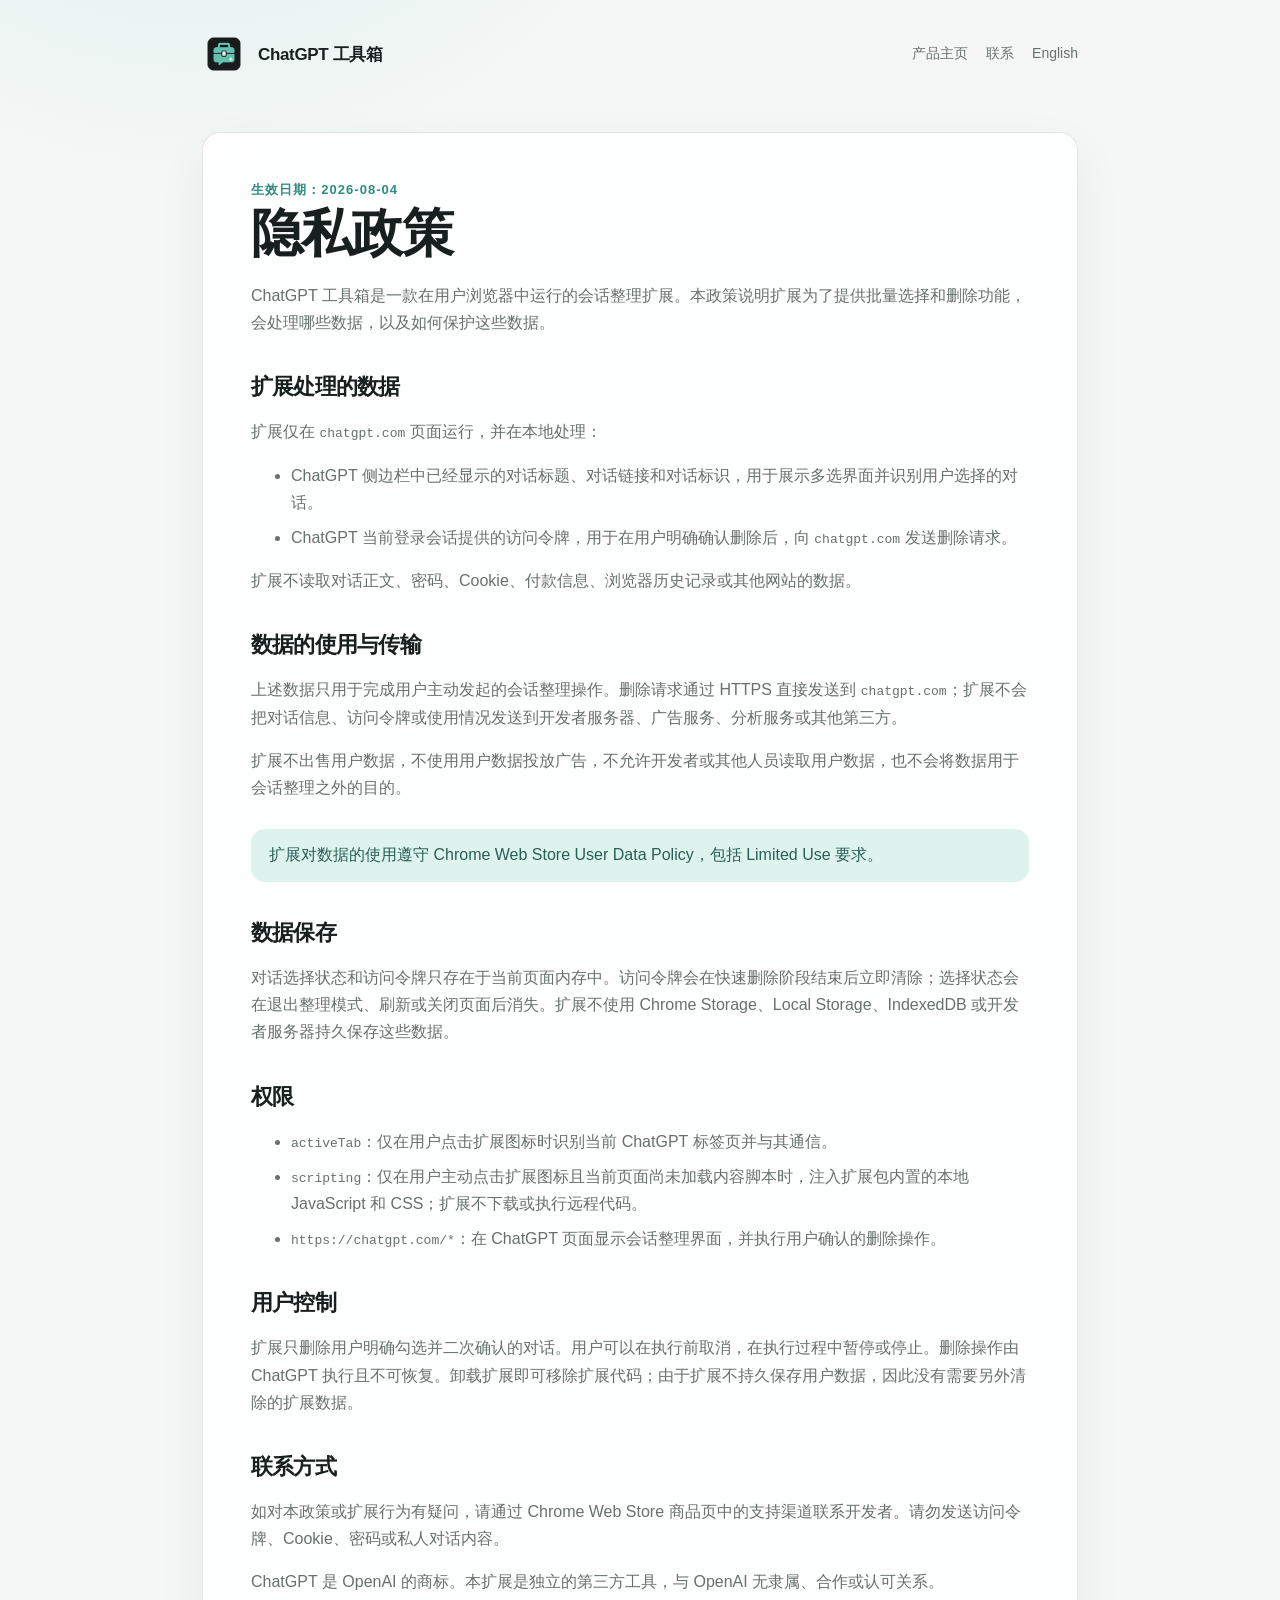
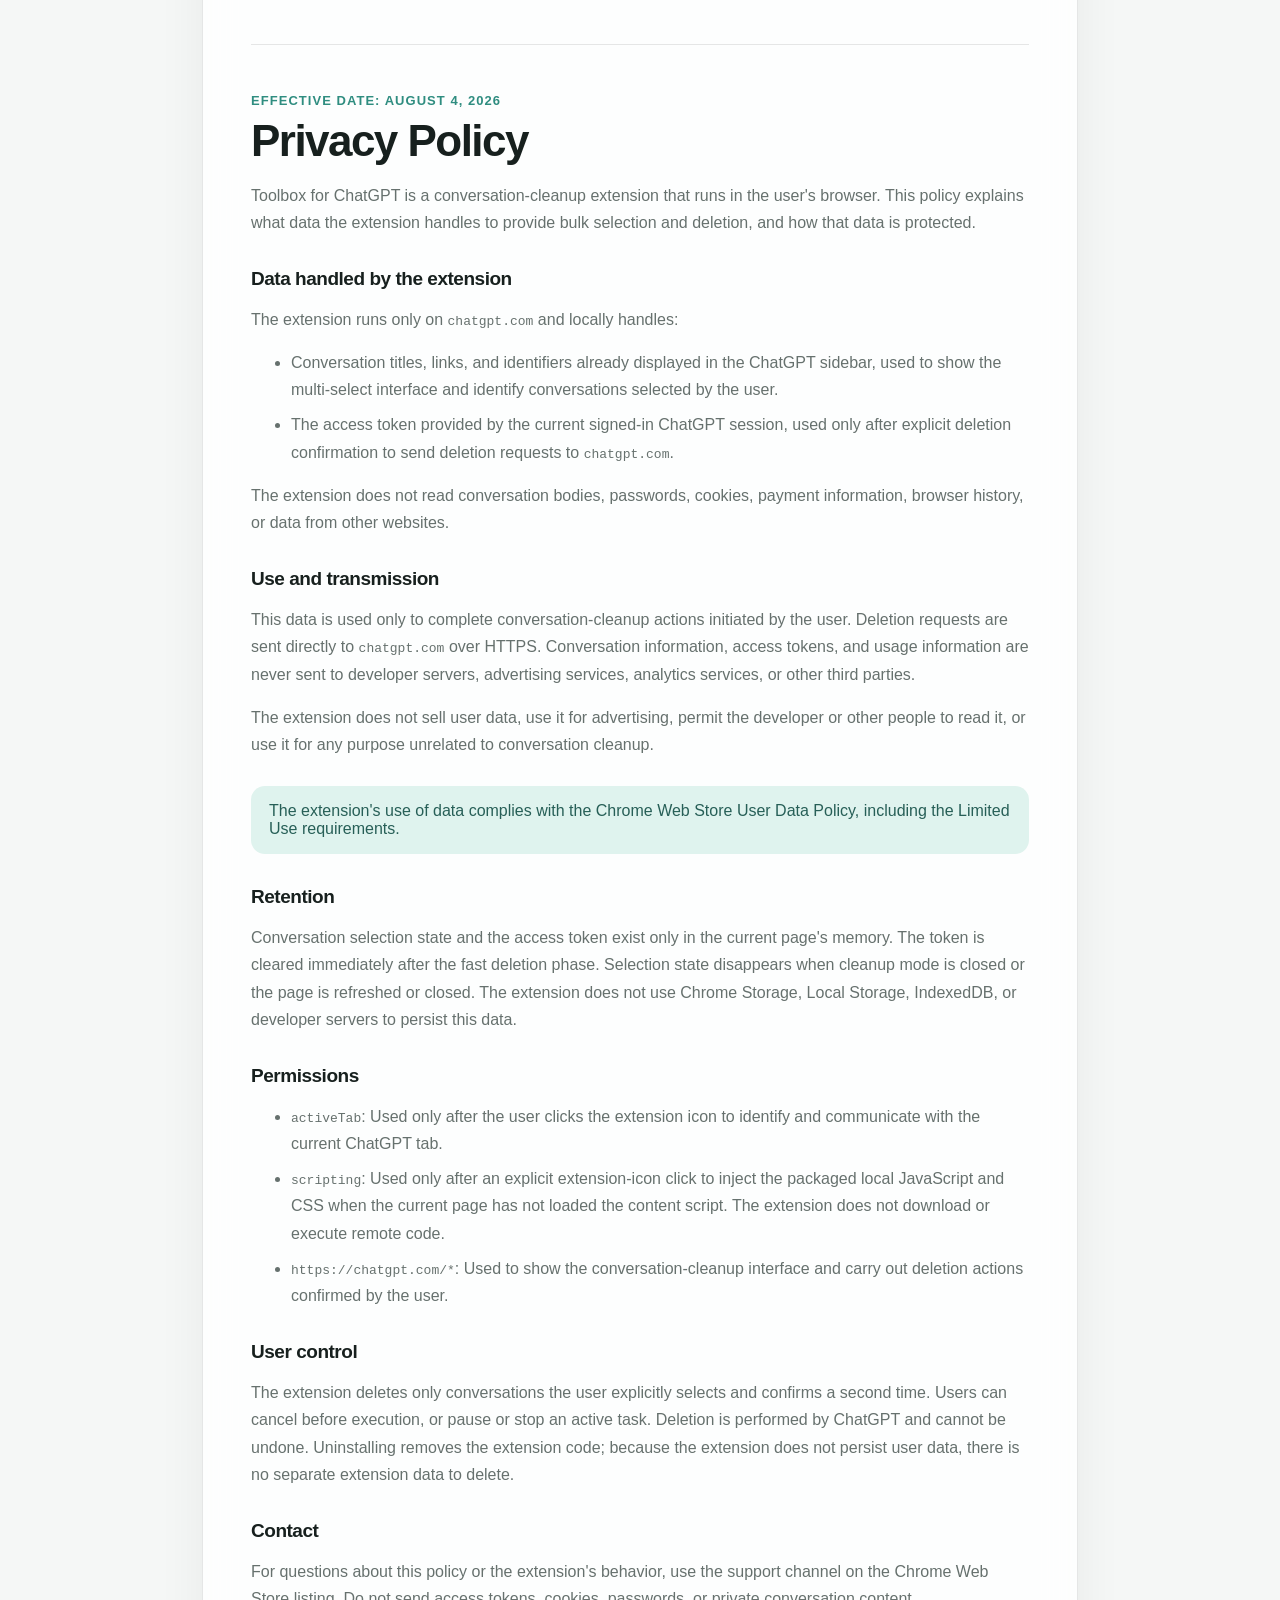
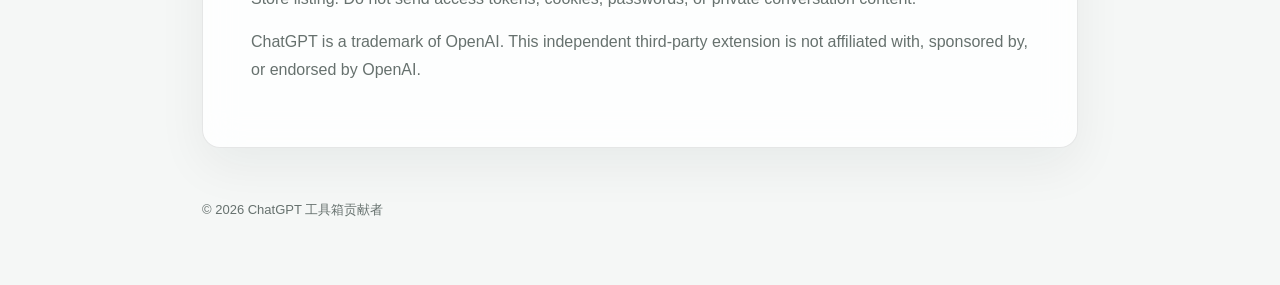
==== privacy.html @ 708b3f69 "Publish ChatGPT Toolbox site" ====
<!doctype html>
<html lang="zh-CN">
  <head>
    <meta charset="utf-8" />
    <meta name="viewport" content="width=device-width, initial-scale=1" />
    <meta name="description" content="ChatGPT 工具箱隐私政策。" />
    <title>隐私政策 · ChatGPT 工具箱</title>
    <link rel="icon" href="icon-128.png" />
    <link rel="stylesheet" href="styles.css" />
  </head>
  <body>
    <div class="site-shell">
      <header class="site-header">
        <a class="brand" href="index.html">
          <img src="icon-128.png" alt="" />
          <strong>ChatGPT 工具箱</strong>
        </a>
        <nav class="site-nav" aria-label="页面导航">
          <a href="index.html">产品主页</a>
          <a href="#contact">联系</a>
          <a href="#english" lang="en">English</a>
        </nav>
      </header>

      <main class="policy">
        <div class="eyebrow">生效日期：2026-08-04</div>
        <h1>隐私政策</h1>
        <p>ChatGPT 工具箱是一款在用户浏览器中运行的会话整理扩展。本政策说明扩展为了提供批量选择和删除功能，会处理哪些数据，以及如何保护这些数据。</p>

        <h2>扩展处理的数据</h2>
        <p>扩展仅在 <code>chatgpt.com</code> 页面运行，并在本地处理：</p>
        <ul>
          <li>ChatGPT 侧边栏中已经显示的对话标题、对话链接和对话标识，用于展示多选界面并识别用户选择的对话。</li>
          <li>ChatGPT 当前登录会话提供的访问令牌，用于在用户明确确认删除后，向 <code>chatgpt.com</code> 发送删除请求。</li>
        </ul>
        <p>扩展不读取对话正文、密码、Cookie、付款信息、浏览器历史记录或其他网站的数据。</p>

        <h2>数据的使用与传输</h2>
        <p>上述数据只用于完成用户主动发起的会话整理操作。删除请求通过 HTTPS 直接发送到 <code>chatgpt.com</code>；扩展不会把对话信息、访问令牌或使用情况发送到开发者服务器、广告服务、分析服务或其他第三方。</p>
        <p>扩展不出售用户数据，不使用用户数据投放广告，不允许开发者或其他人员读取用户数据，也不会将数据用于会话整理之外的目的。</p>

        <div class="notice">扩展对数据的使用遵守 Chrome Web Store User Data Policy，包括 Limited Use 要求。</div>

        <h2>数据保存</h2>
        <p>对话选择状态和访问令牌只存在于当前页面内存中。访问令牌会在快速删除阶段结束后立即清除；选择状态会在退出整理模式、刷新或关闭页面后消失。扩展不使用 Chrome Storage、Local Storage、IndexedDB 或开发者服务器持久保存这些数据。</p>

        <h2>权限</h2>
        <ul>
          <li><code>activeTab</code>：仅在用户点击扩展图标时识别当前 ChatGPT 标签页并与其通信。</li>
          <li><code>scripting</code>：仅在用户主动点击扩展图标且当前页面尚未加载内容脚本时，注入扩展包内置的本地 JavaScript 和 CSS；扩展不下载或执行远程代码。</li>
          <li><code>https://chatgpt.com/*</code>：在 ChatGPT 页面显示会话整理界面，并执行用户确认的删除操作。</li>
        </ul>

        <h2>用户控制</h2>
        <p>扩展只删除用户明确勾选并二次确认的对话。用户可以在执行前取消，在执行过程中暂停或停止。删除操作由 ChatGPT 执行且不可恢复。卸载扩展即可移除扩展代码；由于扩展不持久保存用户数据，因此没有需要另外清除的扩展数据。</p>

        <h2 id="contact">联系方式</h2>
        <p>如对本政策或扩展行为有疑问，请通过 Chrome Web Store 商品页中的支持渠道联系开发者。请勿发送访问令牌、Cookie、密码或私人对话内容。</p>

        <p>ChatGPT 是 OpenAI 的商标。本扩展是独立的第三方工具，与 OpenAI 无隶属、合作或认可关系。</p>

        <section class="policy-language" id="english" lang="en" aria-labelledby="english-title">
          <div class="eyebrow">Effective date: August 4, 2026</div>
          <h2 id="english-title">Privacy Policy</h2>
          <p>Toolbox for ChatGPT is a conversation-cleanup extension that runs in the user's browser. This policy explains what data the extension handles to provide bulk selection and deletion, and how that data is protected.</p>

          <h3>Data handled by the extension</h3>
          <p>The extension runs only on <code>chatgpt.com</code> and locally handles:</p>
          <ul>
            <li>Conversation titles, links, and identifiers already displayed in the ChatGPT sidebar, used to show the multi-select interface and identify conversations selected by the user.</li>
            <li>The access token provided by the current signed-in ChatGPT session, used only after explicit deletion confirmation to send deletion requests to <code>chatgpt.com</code>.</li>
          </ul>
          <p>The extension does not read conversation bodies, passwords, cookies, payment information, browser history, or data from other websites.</p>

          <h3>Use and transmission</h3>
          <p>This data is used only to complete conversation-cleanup actions initiated by the user. Deletion requests are sent directly to <code>chatgpt.com</code> over HTTPS. Conversation information, access tokens, and usage information are never sent to developer servers, advertising services, analytics services, or other third parties.</p>
          <p>The extension does not sell user data, use it for advertising, permit the developer or other people to read it, or use it for any purpose unrelated to conversation cleanup.</p>

          <div class="notice">The extension's use of data complies with the Chrome Web Store User Data Policy, including the Limited Use requirements.</div>

          <h3>Retention</h3>
          <p>Conversation selection state and the access token exist only in the current page's memory. The token is cleared immediately after the fast deletion phase. Selection state disappears when cleanup mode is closed or the page is refreshed or closed. The extension does not use Chrome Storage, Local Storage, IndexedDB, or developer servers to persist this data.</p>

          <h3>Permissions</h3>
          <ul>
            <li><code>activeTab</code>: Used only after the user clicks the extension icon to identify and communicate with the current ChatGPT tab.</li>
            <li><code>scripting</code>: Used only after an explicit extension-icon click to inject the packaged local JavaScript and CSS when the current page has not loaded the content script. The extension does not download or execute remote code.</li>
            <li><code>https://chatgpt.com/*</code>: Used to show the conversation-cleanup interface and carry out deletion actions confirmed by the user.</li>
          </ul>

          <h3>User control</h3>
          <p>The extension deletes only conversations the user explicitly selects and confirms a second time. Users can cancel before execution, or pause or stop an active task. Deletion is performed by ChatGPT and cannot be undone. Uninstalling removes the extension code; because the extension does not persist user data, there is no separate extension data to delete.</p>

          <h3>Contact</h3>
          <p>For questions about this policy or the extension's behavior, use the support channel on the Chrome Web Store listing. Do not send access tokens, cookies, passwords, or private conversation content.</p>

          <p>ChatGPT is a trademark of OpenAI. This independent third-party extension is not affiliated with, sponsored by, or endorsed by OpenAI.</p>
        </section>
      </main>

      <footer class="site-footer">© 2026 ChatGPT 工具箱贡献者</footer>
    </div>
  </body>
</html>
---- styles.css ----
:root {
  color-scheme: light dark;
  font-family: Inter, ui-sans-serif, -apple-system, BlinkMacSystemFont, "Segoe UI", sans-serif;
  --bg: #f5f7f6;
  --surface: rgba(255, 255, 255, 0.82);
  --border: rgba(17, 24, 22, 0.1);
  --text: #17201e;
  --muted: #66716e;
  --accent: #2f8d80;
  --accent-soft: #dff3ee;
}

* {
  box-sizing: border-box;
}

body {
  background:
    radial-gradient(circle at 15% -10%, rgba(83, 207, 188, 0.2), transparent 34rem),
    var(--bg);
  color: var(--text);
  margin: 0;
  min-height: 100vh;
}

a {
  color: inherit;
}

.site-shell {
  margin: 0 auto;
  max-width: 920px;
  padding: 32px 22px 64px;
}

.site-header {
  align-items: center;
  display: flex;
  justify-content: space-between;
}

.brand {
  align-items: center;
  display: flex;
  gap: 12px;
  text-decoration: none;
}

.brand img {
  border-radius: 14px;
  height: 44px;
  width: 44px;
}

.brand strong {
  font-size: 17px;
  letter-spacing: -0.02em;
}

.site-nav {
  color: var(--muted);
  display: flex;
  font-size: 14px;
  gap: 18px;
}

.site-nav a {
  text-decoration: none;
}

.hero {
  padding: 112px 0 78px;
}

.eyebrow {
  color: var(--accent);
  font-size: 13px;
  font-weight: 700;
  letter-spacing: 0.08em;
  text-transform: uppercase;
}

h1,
h2 {
  letter-spacing: -0.035em;
}

h1 {
  font-size: clamp(42px, 8vw, 72px);
  line-height: 1.02;
  margin: 16px 0 22px;
  max-width: 760px;
}

.hero > p {
  color: var(--muted);
  font-size: 19px;
  line-height: 1.65;
  margin: 0;
  max-width: 680px;
}

.card-grid {
  display: grid;
  gap: 14px;
  grid-template-columns: repeat(3, 1fr);
}

.card,
.policy {
  backdrop-filter: blur(18px);
  background: var(--surface);
  border: 1px solid var(--border);
  border-radius: 18px;
  box-shadow: 0 18px 50px rgba(24, 38, 34, 0.06);
}

.card {
  padding: 22px;
}

.card h2 {
  font-size: 18px;
  margin: 0 0 8px;
}

.card p,
.policy p,
.policy li {
  color: var(--muted);
  line-height: 1.7;
}

.policy {
  margin-top: 56px;
  padding: clamp(24px, 5vw, 48px);
}

.policy h1 {
  font-size: clamp(34px, 6vw, 52px);
  margin-top: 8px;
}

.policy h2 {
  font-size: 22px;
  margin: 36px 0 10px;
}

.policy h3 {
  font-size: 19px;
  letter-spacing: -0.025em;
  margin: 32px 0 10px;
}

.policy-language {
  border-top: 1px solid var(--border);
  margin-top: 48px;
  padding-top: 48px;
}

.policy-language > h2 {
  font-size: clamp(30px, 5vw, 44px);
  margin-top: 8px;
}

.policy li + li {
  margin-top: 8px;
}

.notice {
  background: var(--accent-soft);
  border-radius: 14px;
  color: #275f57;
  margin-top: 28px;
  padding: 16px 18px;
}

.site-footer {
  color: var(--muted);
  font-size: 13px;
  line-height: 1.6;
  padding-top: 52px;
}

@media (max-width: 680px) {
  .site-header {
    align-items: flex-start;
    gap: 18px;
  }

  .site-nav {
    flex-direction: column;
    gap: 6px;
    text-align: right;
  }

  .hero {
    padding-top: 74px;
  }

  .card-grid {
    grid-template-columns: 1fr;
  }
}

@media (prefers-color-scheme: dark) {
  :root {
    --bg: #111514;
    --surface: rgba(29, 35, 33, 0.84);
    --border: rgba(255, 255, 255, 0.09);
    --text: #eef3f1;
    --muted: #a5afac;
    --accent: #69d5c4;
    --accent-soft: #183c36;
  }

  .notice {
    color: #a5e7dc;
  }
}
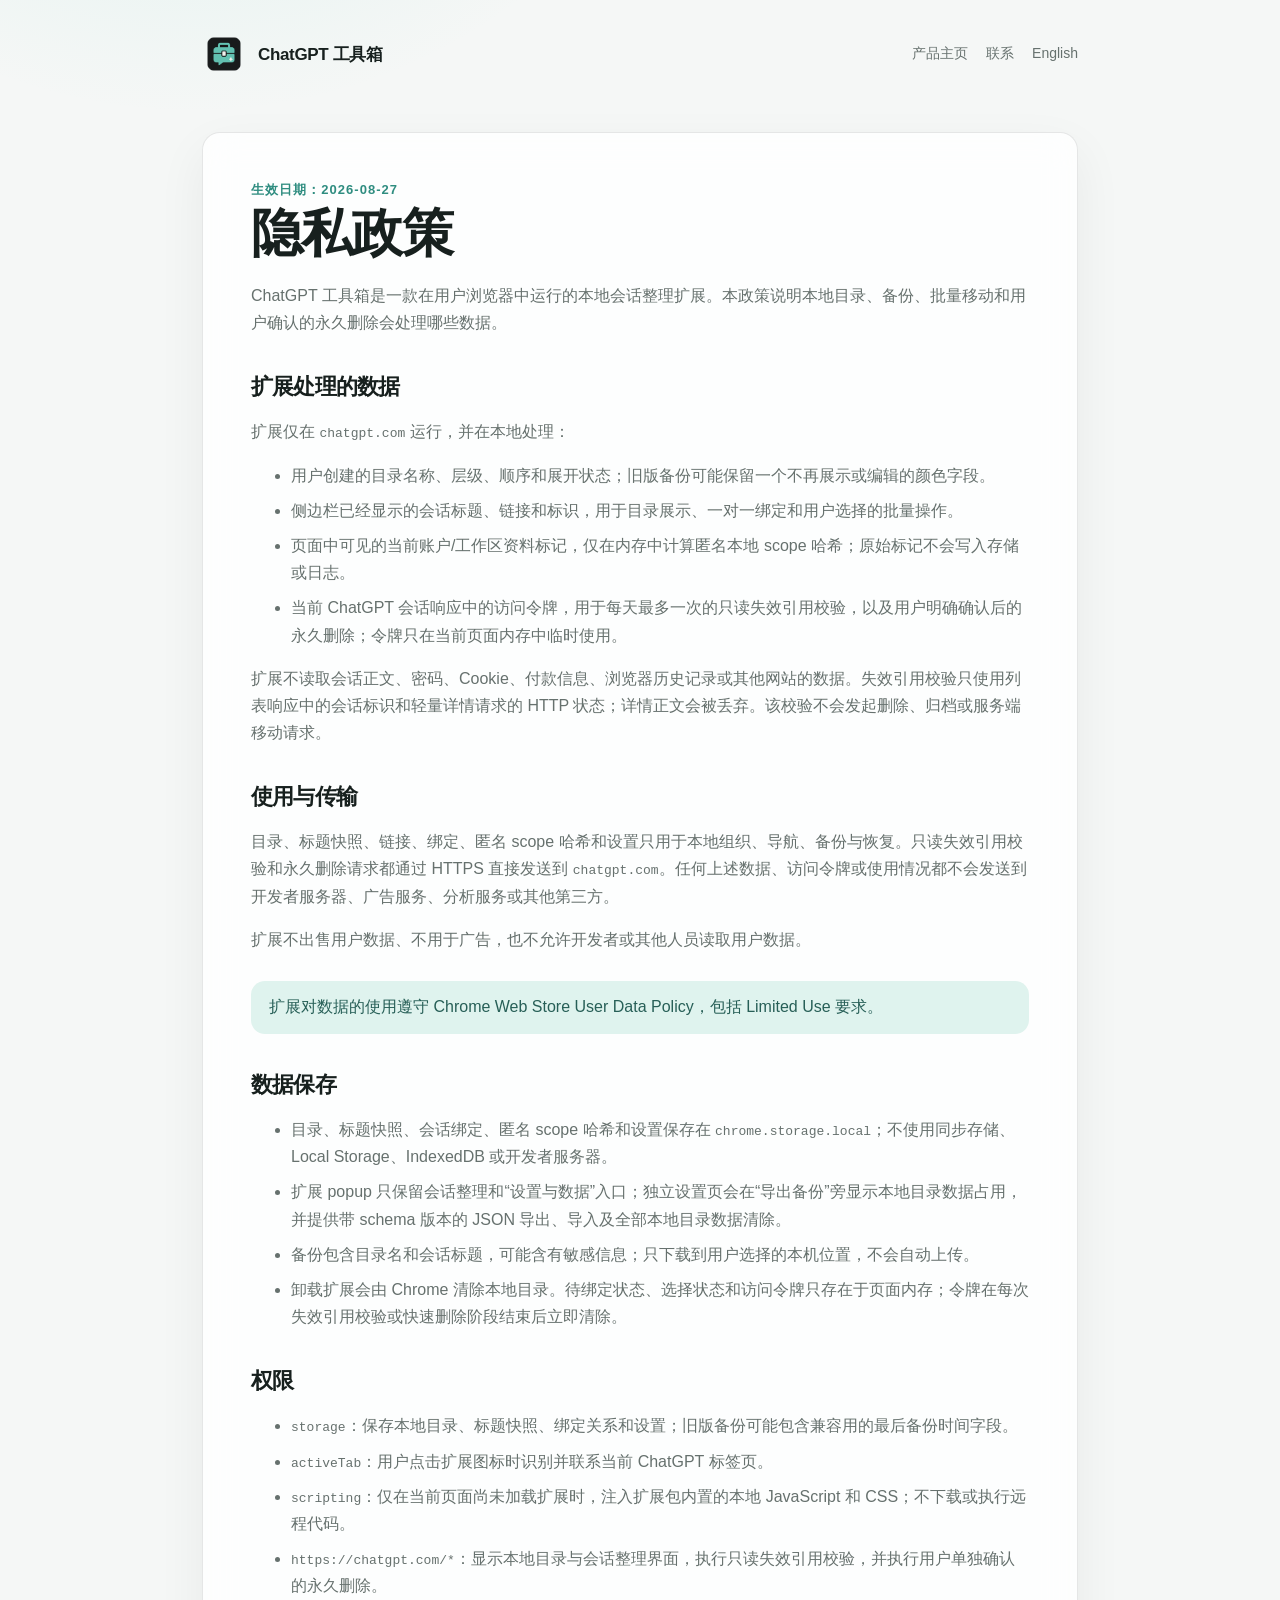
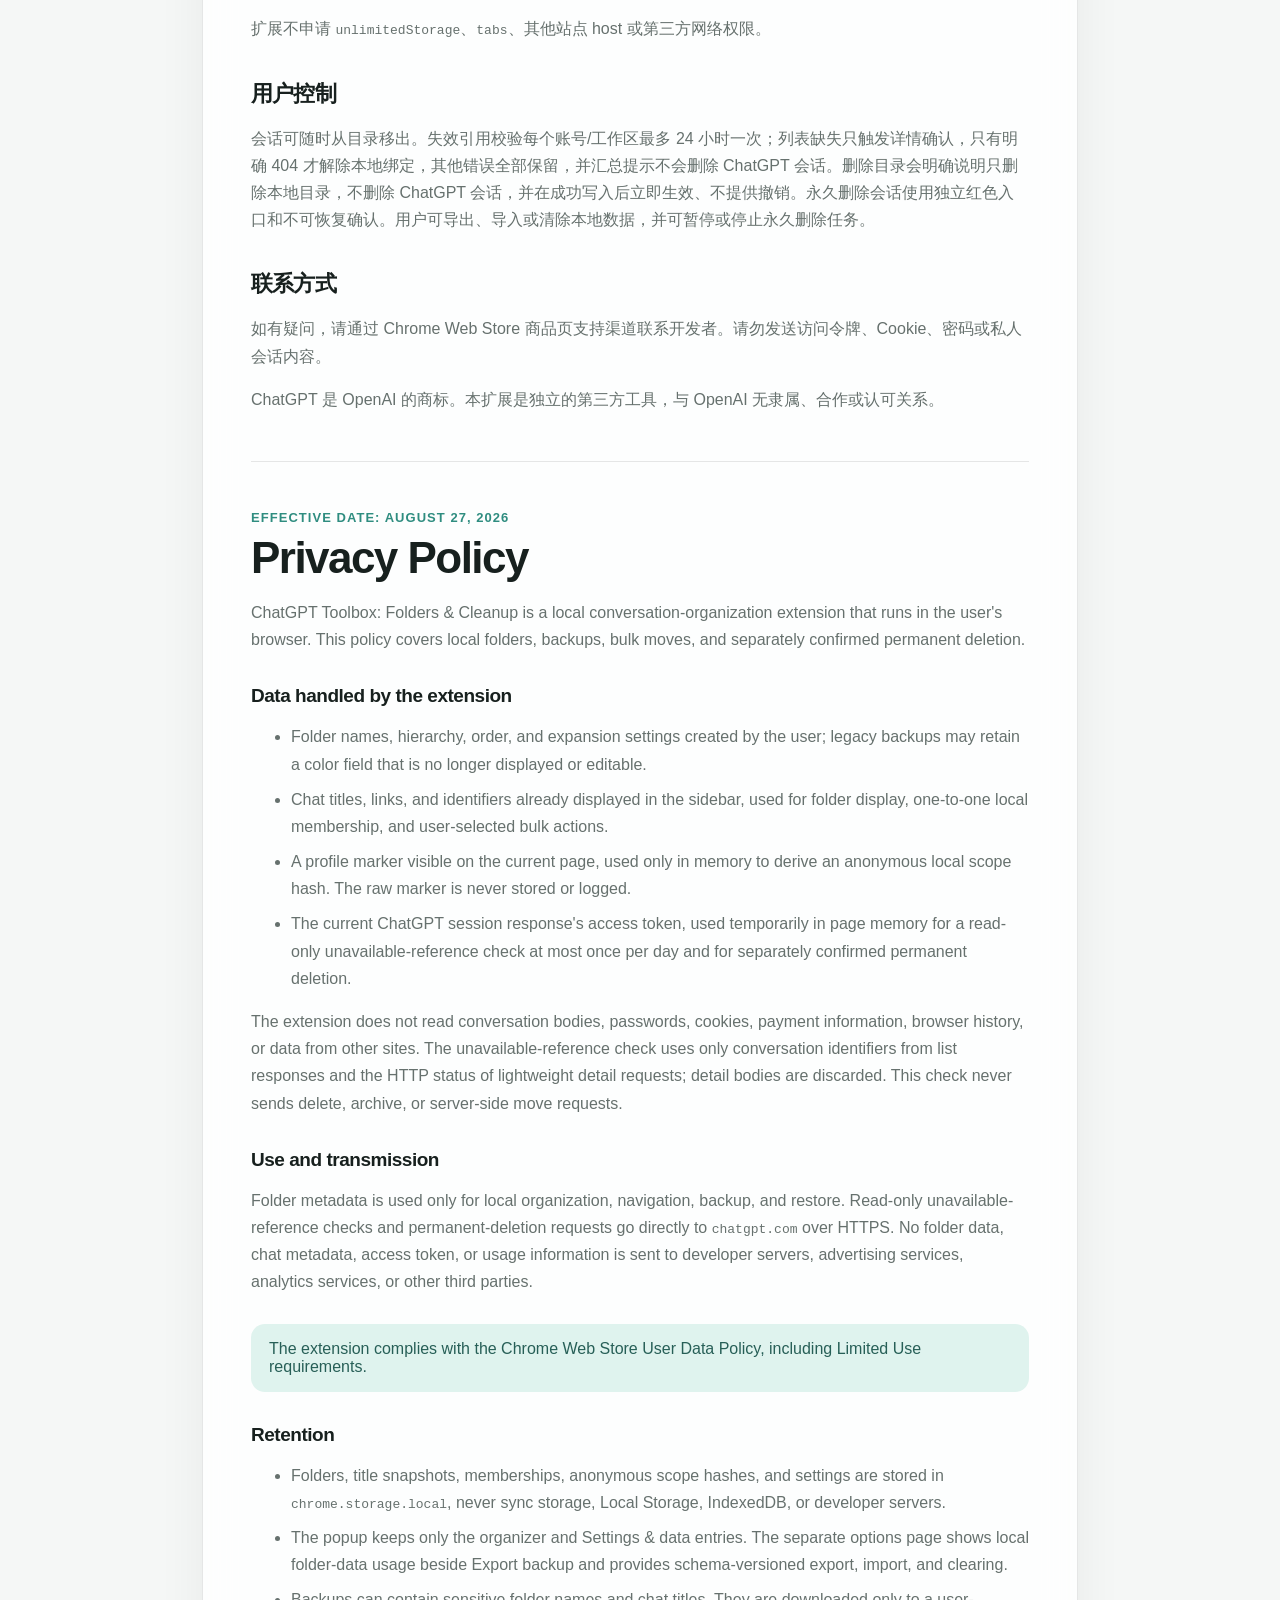
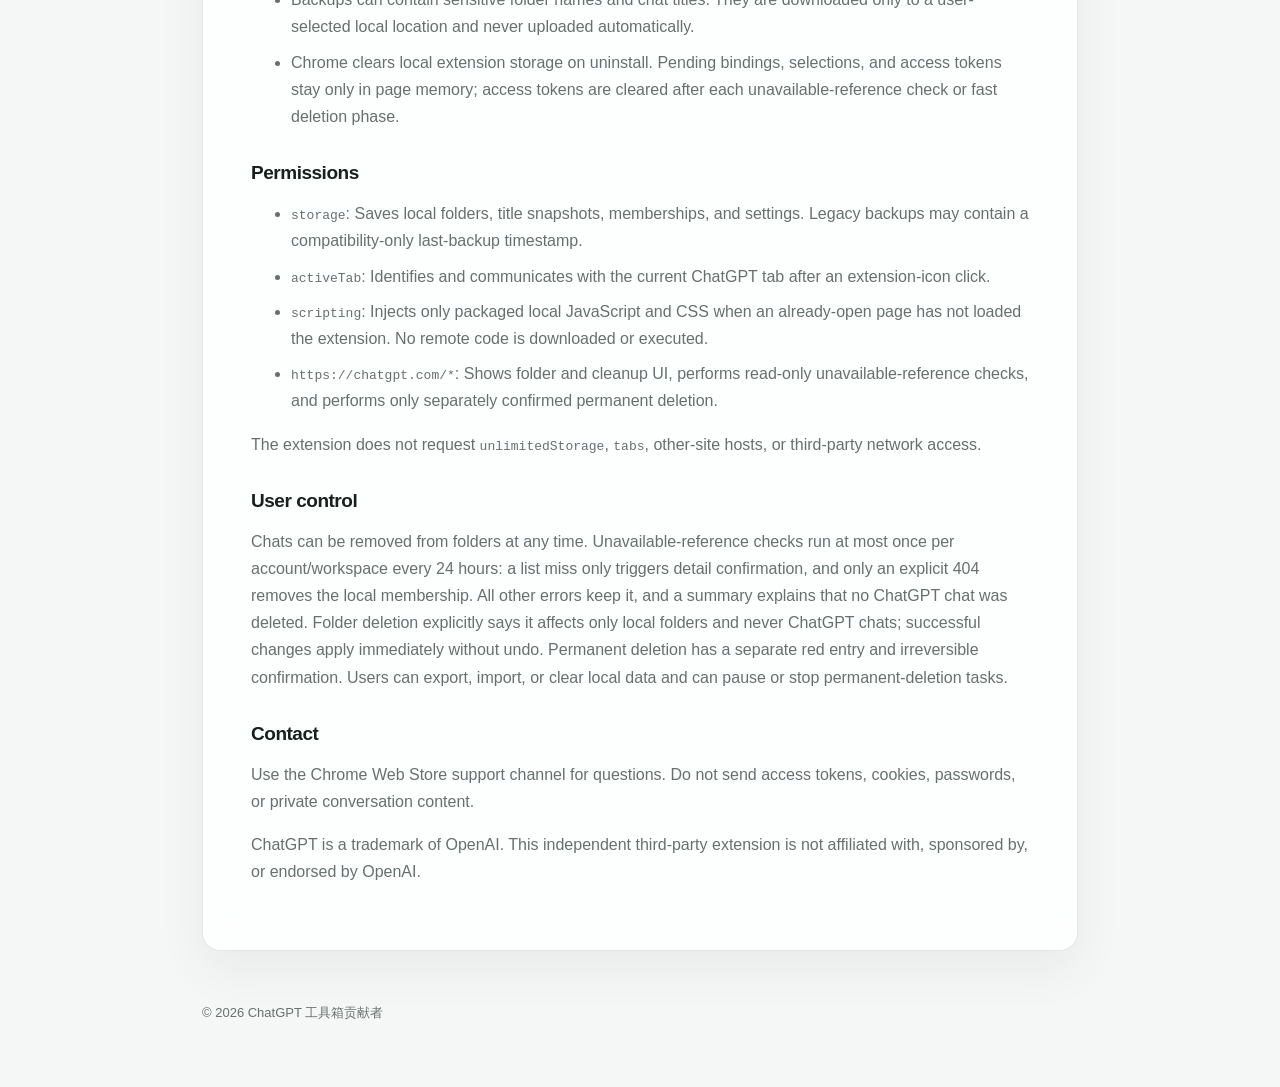
==== commit 2b98036b: "Update site for v0.5 folders release" ====
--- a/privacy.html
+++ b/privacy.html
@@ -11,93 +11,97 @@
   <body>
     <div class="site-shell">
       <header class="site-header">
-        <a class="brand" href="index.html">
-          <img src="icon-128.png" alt="" />
-          <strong>ChatGPT 工具箱</strong>
-        </a>
-        <nav class="site-nav" aria-label="页面导航">
-          <a href="index.html">产品主页</a>
-          <a href="#contact">联系</a>
-          <a href="#english" lang="en">English</a>
-        </nav>
+        <a class="brand" href="index.html"><img src="icon-128.png" alt="" /><strong>ChatGPT 工具箱</strong></a>
+        <nav class="site-nav" aria-label="页面导航"><a href="index.html">产品主页</a><a href="#contact">联系</a><a href="#english" lang="en">English</a></nav>
       </header>
 
       <main class="policy">
-        <div class="eyebrow">生效日期：2026-08-04</div>
+        <div class="eyebrow">生效日期：2026-08-27</div>
         <h1>隐私政策</h1>
-        <p>ChatGPT 工具箱是一款在用户浏览器中运行的会话整理扩展。本政策说明扩展为了提供批量选择和删除功能，会处理哪些数据，以及如何保护这些数据。</p>
+        <p>ChatGPT 工具箱是一款在用户浏览器中运行的本地会话整理扩展。本政策说明本地目录、备份、批量移动和用户确认的永久删除会处理哪些数据。</p>
 
         <h2>扩展处理的数据</h2>
-        <p>扩展仅在 <code>chatgpt.com</code> 页面运行，并在本地处理：</p>
+        <p>扩展仅在 <code>chatgpt.com</code> 运行，并在本地处理：</p>
         <ul>
-          <li>ChatGPT 侧边栏中已经显示的对话标题、对话链接和对话标识，用于展示多选界面并识别用户选择的对话。</li>
-          <li>ChatGPT 当前登录会话提供的访问令牌，用于在用户明确确认删除后，向 <code>chatgpt.com</code> 发送删除请求。</li>
+          <li>用户创建的目录名称、层级、顺序和展开状态；旧版备份可能保留一个不再展示或编辑的颜色字段。</li>
+          <li>侧边栏已经显示的会话标题、链接和标识，用于目录展示、一对一绑定和用户选择的批量操作。</li>
+          <li>页面中可见的当前账户/工作区资料标记，仅在内存中计算匿名本地 scope 哈希；原始标记不会写入存储或日志。</li>
+          <li>当前 ChatGPT 会话响应中的访问令牌，用于每天最多一次的只读失效引用校验，以及用户明确确认后的永久删除；令牌只在当前页面内存中临时使用。</li>
         </ul>
-        <p>扩展不读取对话正文、密码、Cookie、付款信息、浏览器历史记录或其他网站的数据。</p>
+        <p>扩展不读取会话正文、密码、Cookie、付款信息、浏览器历史记录或其他网站的数据。失效引用校验只使用列表响应中的会话标识和轻量详情请求的 HTTP 状态；详情正文会被丢弃。该校验不会发起删除、归档或服务端移动请求。</p>
 
-        <h2>数据的使用与传输</h2>
-        <p>上述数据只用于完成用户主动发起的会话整理操作。删除请求通过 HTTPS 直接发送到 <code>chatgpt.com</code>；扩展不会把对话信息、访问令牌或使用情况发送到开发者服务器、广告服务、分析服务或其他第三方。</p>
-        <p>扩展不出售用户数据，不使用用户数据投放广告，不允许开发者或其他人员读取用户数据，也不会将数据用于会话整理之外的目的。</p>
-
+        <h2>使用与传输</h2>
+        <p>目录、标题快照、链接、绑定、匿名 scope 哈希和设置只用于本地组织、导航、备份与恢复。只读失效引用校验和永久删除请求都通过 HTTPS 直接发送到 <code>chatgpt.com</code>。任何上述数据、访问令牌或使用情况都不会发送到开发者服务器、广告服务、分析服务或其他第三方。</p>
+        <p>扩展不出售用户数据、不用于广告，也不允许开发者或其他人员读取用户数据。</p>
         <div class="notice">扩展对数据的使用遵守 Chrome Web Store User Data Policy，包括 Limited Use 要求。</div>
 
         <h2>数据保存</h2>
-        <p>对话选择状态和访问令牌只存在于当前页面内存中。访问令牌会在快速删除阶段结束后立即清除；选择状态会在退出整理模式、刷新或关闭页面后消失。扩展不使用 Chrome Storage、Local Storage、IndexedDB 或开发者服务器持久保存这些数据。</p>
+        <ul>
+          <li>目录、标题快照、会话绑定、匿名 scope 哈希和设置保存在 <code>chrome.storage.local</code>；不使用同步存储、Local Storage、IndexedDB 或开发者服务器。</li>
+          <li>扩展 popup 只保留会话整理和“设置与数据”入口；独立设置页会在“导出备份”旁显示本地目录数据占用，并提供带 schema 版本的 JSON 导出、导入及全部本地目录数据清除。</li>
+          <li>备份包含目录名和会话标题，可能含有敏感信息；只下载到用户选择的本机位置，不会自动上传。</li>
+          <li>卸载扩展会由 Chrome 清除本地目录。待绑定状态、选择状态和访问令牌只存在于页面内存；令牌在每次失效引用校验或快速删除阶段结束后立即清除。</li>
+        </ul>
 
         <h2>权限</h2>
         <ul>
-          <li><code>activeTab</code>：仅在用户点击扩展图标时识别当前 ChatGPT 标签页并与其通信。</li>
-          <li><code>scripting</code>：仅在用户主动点击扩展图标且当前页面尚未加载内容脚本时，注入扩展包内置的本地 JavaScript 和 CSS；扩展不下载或执行远程代码。</li>
-          <li><code>https://chatgpt.com/*</code>：在 ChatGPT 页面显示会话整理界面，并执行用户确认的删除操作。</li>
+          <li><code>storage</code>：保存本地目录、标题快照、绑定关系和设置；旧版备份可能包含兼容用的最后备份时间字段。</li>
+          <li><code>activeTab</code>：用户点击扩展图标时识别并联系当前 ChatGPT 标签页。</li>
+          <li><code>scripting</code>：仅在当前页面尚未加载扩展时，注入扩展包内置的本地 JavaScript 和 CSS；不下载或执行远程代码。</li>
+          <li><code>https://chatgpt.com/*</code>：显示本地目录与会话整理界面，执行只读失效引用校验，并执行用户单独确认的永久删除。</li>
         </ul>
+        <p>扩展不申请 <code>unlimitedStorage</code>、<code>tabs</code>、其他站点 host 或第三方网络权限。</p>
 
         <h2>用户控制</h2>
-        <p>扩展只删除用户明确勾选并二次确认的对话。用户可以在执行前取消，在执行过程中暂停或停止。删除操作由 ChatGPT 执行且不可恢复。卸载扩展即可移除扩展代码；由于扩展不持久保存用户数据，因此没有需要另外清除的扩展数据。</p>
+        <p>会话可随时从目录移出。失效引用校验每个账号/工作区最多 24 小时一次；列表缺失只触发详情确认，只有明确 404 才解除本地绑定，其他错误全部保留，并汇总提示不会删除 ChatGPT 会话。删除目录会明确说明只删除本地目录，不删除 ChatGPT 会话，并在成功写入后立即生效、不提供撤销。永久删除会话使用独立红色入口和不可恢复确认。用户可导出、导入或清除本地数据，并可暂停或停止永久删除任务。</p>
 
         <h2 id="contact">联系方式</h2>
-        <p>如对本政策或扩展行为有疑问，请通过 Chrome Web Store 商品页中的支持渠道联系开发者。请勿发送访问令牌、Cookie、密码或私人对话内容。</p>
-
+        <p>如有疑问，请通过 Chrome Web Store 商品页支持渠道联系开发者。请勿发送访问令牌、Cookie、密码或私人会话内容。</p>
         <p>ChatGPT 是 OpenAI 的商标。本扩展是独立的第三方工具，与 OpenAI 无隶属、合作或认可关系。</p>
 
         <section class="policy-language" id="english" lang="en" aria-labelledby="english-title">
-          <div class="eyebrow">Effective date: August 4, 2026</div>
+          <div class="eyebrow">Effective date: August 27, 2026</div>
           <h2 id="english-title">Privacy Policy</h2>
-          <p>Toolbox for ChatGPT is a conversation-cleanup extension that runs in the user's browser. This policy explains what data the extension handles to provide bulk selection and deletion, and how that data is protected.</p>
+          <p>ChatGPT Toolbox: Folders &amp; Cleanup is a local conversation-organization extension that runs in the user's browser. This policy covers local folders, backups, bulk moves, and separately confirmed permanent deletion.</p>
 
           <h3>Data handled by the extension</h3>
-          <p>The extension runs only on <code>chatgpt.com</code> and locally handles:</p>
           <ul>
-            <li>Conversation titles, links, and identifiers already displayed in the ChatGPT sidebar, used to show the multi-select interface and identify conversations selected by the user.</li>
-            <li>The access token provided by the current signed-in ChatGPT session, used only after explicit deletion confirmation to send deletion requests to <code>chatgpt.com</code>.</li>
+            <li>Folder names, hierarchy, order, and expansion settings created by the user; legacy backups may retain a color field that is no longer displayed or editable.</li>
+            <li>Chat titles, links, and identifiers already displayed in the sidebar, used for folder display, one-to-one local membership, and user-selected bulk actions.</li>
+            <li>A profile marker visible on the current page, used only in memory to derive an anonymous local scope hash. The raw marker is never stored or logged.</li>
+            <li>The current ChatGPT session response's access token, used temporarily in page memory for a read-only unavailable-reference check at most once per day and for separately confirmed permanent deletion.</li>
           </ul>
-          <p>The extension does not read conversation bodies, passwords, cookies, payment information, browser history, or data from other websites.</p>
+          <p>The extension does not read conversation bodies, passwords, cookies, payment information, browser history, or data from other sites. The unavailable-reference check uses only conversation identifiers from list responses and the HTTP status of lightweight detail requests; detail bodies are discarded. This check never sends delete, archive, or server-side move requests.</p>
 
           <h3>Use and transmission</h3>
-          <p>This data is used only to complete conversation-cleanup actions initiated by the user. Deletion requests are sent directly to <code>chatgpt.com</code> over HTTPS. Conversation information, access tokens, and usage information are never sent to developer servers, advertising services, analytics services, or other third parties.</p>
-          <p>The extension does not sell user data, use it for advertising, permit the developer or other people to read it, or use it for any purpose unrelated to conversation cleanup.</p>
-
-          <div class="notice">The extension's use of data complies with the Chrome Web Store User Data Policy, including the Limited Use requirements.</div>
+          <p>Folder metadata is used only for local organization, navigation, backup, and restore. Read-only unavailable-reference checks and permanent-deletion requests go directly to <code>chatgpt.com</code> over HTTPS. No folder data, chat metadata, access token, or usage information is sent to developer servers, advertising services, analytics services, or other third parties.</p>
+          <div class="notice">The extension complies with the Chrome Web Store User Data Policy, including Limited Use requirements.</div>
 
           <h3>Retention</h3>
-          <p>Conversation selection state and the access token exist only in the current page's memory. The token is cleared immediately after the fast deletion phase. Selection state disappears when cleanup mode is closed or the page is refreshed or closed. The extension does not use Chrome Storage, Local Storage, IndexedDB, or developer servers to persist this data.</p>
+          <ul>
+            <li>Folders, title snapshots, memberships, anonymous scope hashes, and settings are stored in <code>chrome.storage.local</code>, never sync storage, Local Storage, IndexedDB, or developer servers.</li>
+            <li>The popup keeps only the organizer and Settings &amp; data entries. The separate options page shows local folder-data usage beside Export backup and provides schema-versioned export, import, and clearing.</li>
+            <li>Backups can contain sensitive folder names and chat titles. They are downloaded only to a user-selected local location and never uploaded automatically.</li>
+            <li>Chrome clears local extension storage on uninstall. Pending bindings, selections, and access tokens stay only in page memory; access tokens are cleared after each unavailable-reference check or fast deletion phase.</li>
+          </ul>
 
           <h3>Permissions</h3>
           <ul>
-            <li><code>activeTab</code>: Used only after the user clicks the extension icon to identify and communicate with the current ChatGPT tab.</li>
-            <li><code>scripting</code>: Used only after an explicit extension-icon click to inject the packaged local JavaScript and CSS when the current page has not loaded the content script. The extension does not download or execute remote code.</li>
-            <li><code>https://chatgpt.com/*</code>: Used to show the conversation-cleanup interface and carry out deletion actions confirmed by the user.</li>
+            <li><code>storage</code>: Saves local folders, title snapshots, memberships, and settings. Legacy backups may contain a compatibility-only last-backup timestamp.</li>
+            <li><code>activeTab</code>: Identifies and communicates with the current ChatGPT tab after an extension-icon click.</li>
+            <li><code>scripting</code>: Injects only packaged local JavaScript and CSS when an already-open page has not loaded the extension. No remote code is downloaded or executed.</li>
+            <li><code>https://chatgpt.com/*</code>: Shows folder and cleanup UI, performs read-only unavailable-reference checks, and performs only separately confirmed permanent deletion.</li>
           </ul>
+          <p>The extension does not request <code>unlimitedStorage</code>, <code>tabs</code>, other-site hosts, or third-party network access.</p>
 
           <h3>User control</h3>
-          <p>The extension deletes only conversations the user explicitly selects and confirms a second time. Users can cancel before execution, or pause or stop an active task. Deletion is performed by ChatGPT and cannot be undone. Uninstalling removes the extension code; because the extension does not persist user data, there is no separate extension data to delete.</p>
+          <p>Chats can be removed from folders at any time. Unavailable-reference checks run at most once per account/workspace every 24 hours: a list miss only triggers detail confirmation, and only an explicit 404 removes the local membership. All other errors keep it, and a summary explains that no ChatGPT chat was deleted. Folder deletion explicitly says it affects only local folders and never ChatGPT chats; successful changes apply immediately without undo. Permanent deletion has a separate red entry and irreversible confirmation. Users can export, import, or clear local data and can pause or stop permanent-deletion tasks.</p>
 
           <h3>Contact</h3>
-          <p>For questions about this policy or the extension's behavior, use the support channel on the Chrome Web Store listing. Do not send access tokens, cookies, passwords, or private conversation content.</p>
-
+          <p>Use the Chrome Web Store support channel for questions. Do not send access tokens, cookies, passwords, or private conversation content.</p>
           <p>ChatGPT is a trademark of OpenAI. This independent third-party extension is not affiliated with, sponsored by, or endorsed by OpenAI.</p>
         </section>
       </main>
-
       <footer class="site-footer">© 2026 ChatGPT 工具箱贡献者</footer>
     </div>
   </body>
